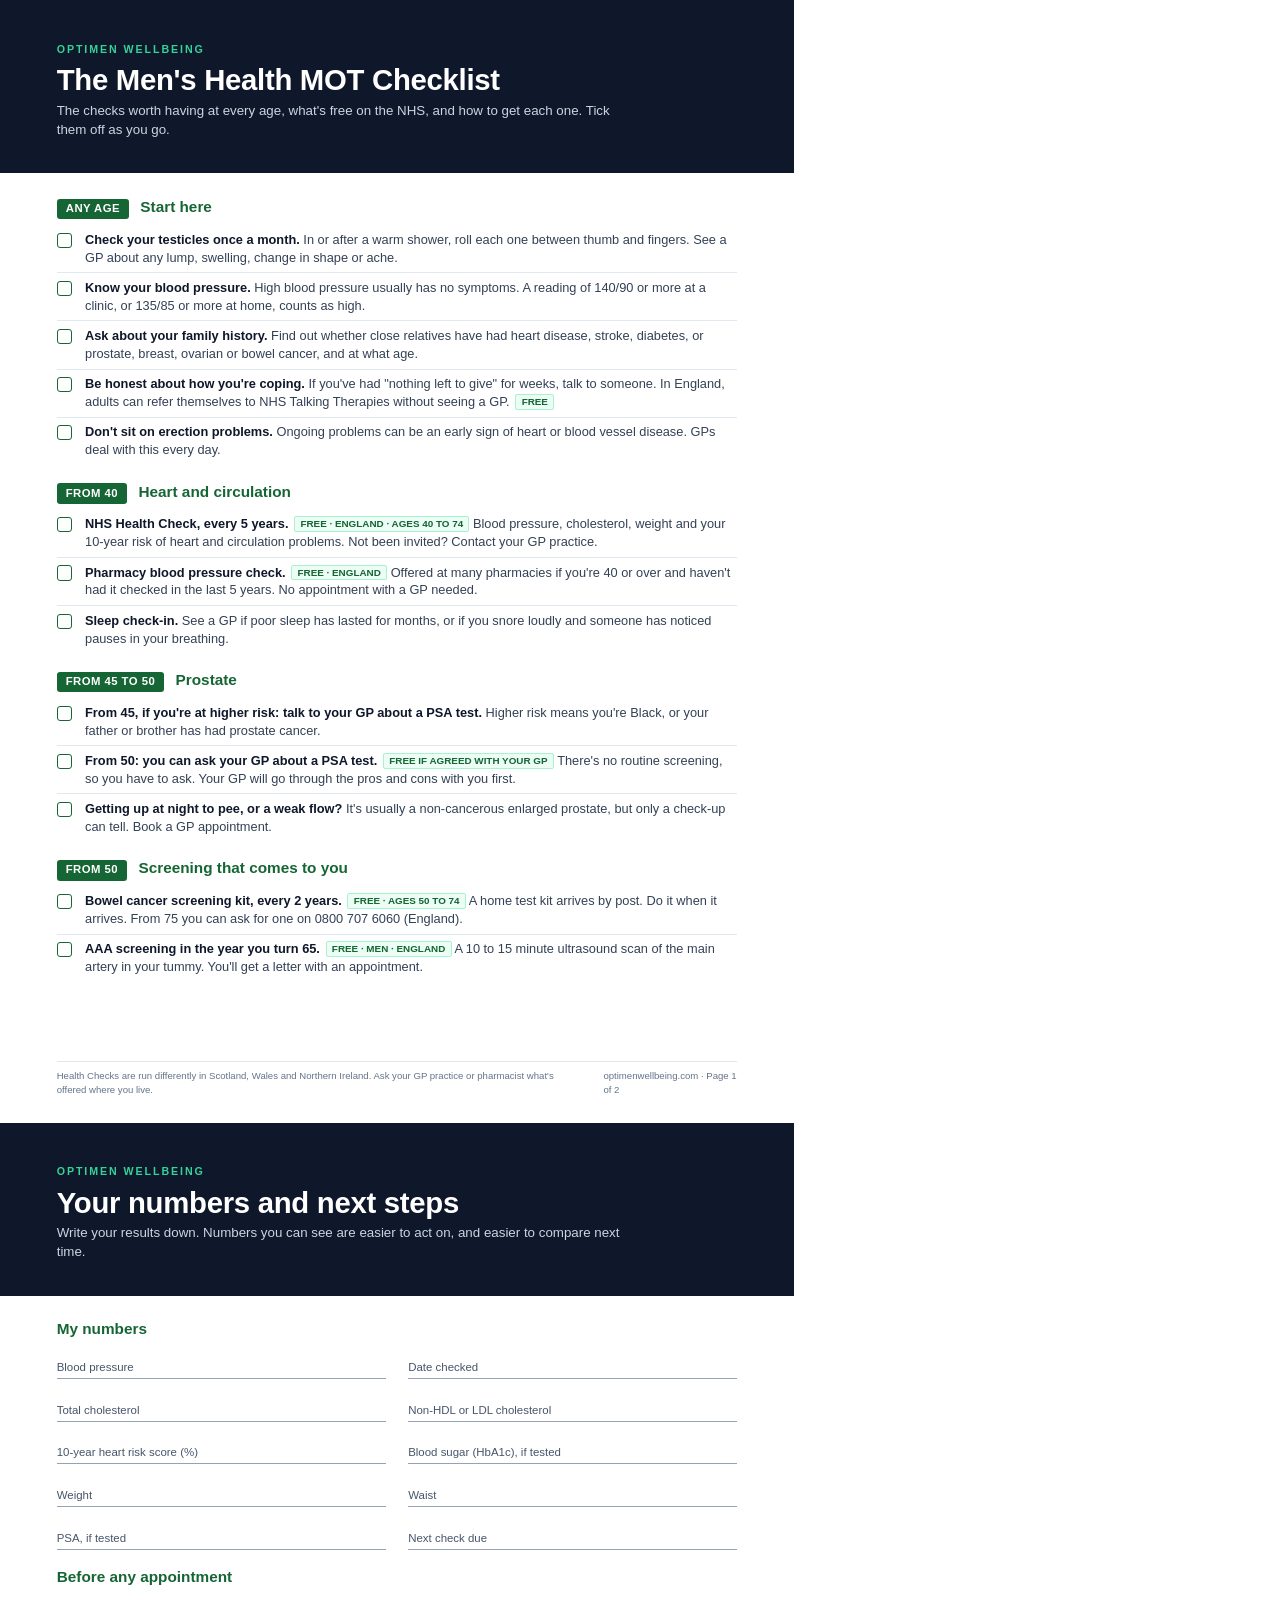
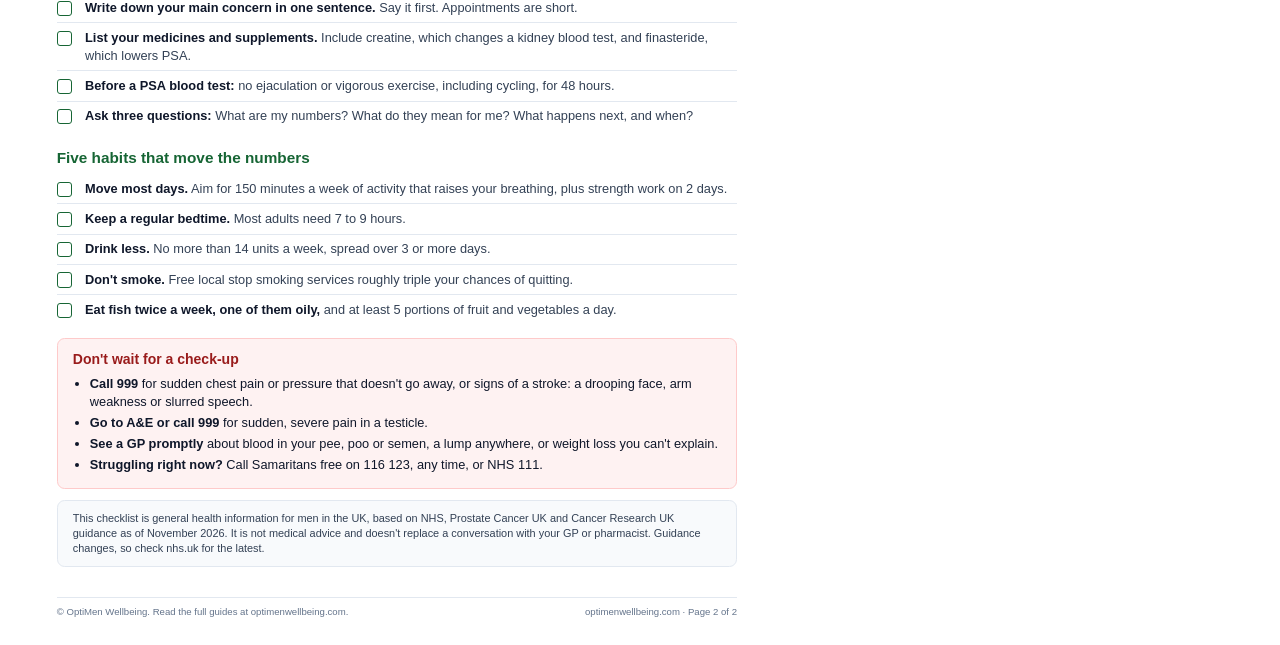
==== scripts/checklist/mens-health-mot-checklist.html @ 4d372d29 "Add checklist signup, read-next links, honest reviews and three UK guides - Newsletter signup now of" ====
<!doctype html>
<!-- Source for public/downloads/mens-health-mot-checklist.pdf.
     To rebuild the PDF after editing: node scripts/checklist/build.cjs (needs Playwright), or open this file in Chrome and Print > Save as PDF -->
<html lang="en-GB">
<head>
<meta charset="utf-8">
<title>The Men's Health MOT Checklist | OptiMen Wellbeing</title>
<style>
  @page { size: A4; margin: 0; }
  * { box-sizing: border-box; }
  body { margin: 0; font-family: "DM Sans", "Helvetica Neue", Arial, sans-serif; color: #0F172A; font-size: 9.6pt; line-height: 1.4; }
  .page { width: 210mm; height: 297mm; padding: 0 0 12mm; position: relative; page-break-after: always; overflow: hidden; }
  .page:last-child { page-break-after: auto; }
  header { background: #0F172A; color: #fff; padding: 11mm 15mm 9mm; }
  header .brand { color: #34D399; font-size: 8pt; font-weight: 700; letter-spacing: .18em; text-transform: uppercase; }
  header h1 { margin: 2mm 0 1.5mm; font-size: 22pt; line-height: 1.1; letter-spacing: -.01em; }
  header p { margin: 0; color: #CBD5E1; font-size: 10pt; max-width: 150mm; }
  main { padding: 6mm 15mm 0; }
  h2 { font-size: 11.5pt; margin: 4.2mm 0 1.6mm; color: #166534; display: flex; align-items: baseline; gap: 3mm; }
  h2 .age { background: #166534; color: #fff; border-radius: 3px; padding: .6mm 2.4mm; font-size: 8.5pt; letter-spacing: .04em; white-space: nowrap; }
  h2:first-child { margin-top: 0; }
  ul.checks { list-style: none; margin: 0; padding: 0; }
  ul.checks li { display: grid; grid-template-columns: 5mm 1fr; gap: 2.5mm; padding: 1.5mm 0; border-bottom: .3mm solid #E2E8F0; break-inside: avoid; }
  ul.checks li:last-child { border-bottom: 0; }
  .box { width: 4mm; height: 4mm; border: .45mm solid #166534; border-radius: .8mm; margin-top: .5mm; }
  .what { font-weight: 700; }
  .how { color: #334155; }
  .tag { display: inline-block; font-size: 7.4pt; font-weight: 700; color: #166534; background: #ECFDF5; border: .25mm solid #A7F3D0; border-radius: 2px; padding: 0 1.4mm; margin-left: 1.5mm; vertical-align: 1px; white-space: nowrap; }
  .note { background: #F8FAFC; border: .3mm solid #E2E8F0; border-radius: 2mm; padding: 2.5mm 4mm; margin-top: 3mm; color: #334155; font-size: 8.2pt; }
  .urgent { background: #FEF2F2; border: .3mm solid #FECACA; border-radius: 2mm; padding: 3mm 4mm; margin-top: 3.5mm; }
  .urgent h3 { margin: 0 0 1.5mm; font-size: 10.5pt; color: #991B1B; }
  .urgent ul { margin: 0; padding-left: 4.5mm; }
  .urgent li { margin: .8mm 0; }
  .grid { display: grid; grid-template-columns: 1fr 1fr; gap: 3mm 6mm; margin-top: 2mm; }
  .field { border-bottom: .3mm solid #94A3B8; padding: 3mm 0 .8mm; font-size: 8.6pt; color: #475569; }
  footer { position: absolute; left: 15mm; right: 15mm; bottom: 7mm; font-size: 7.2pt; color: #64748B; border-top: .3mm solid #E2E8F0; padding-top: 2mm; display: flex; justify-content: space-between; gap: 6mm; }
  footer .small { max-width: 140mm; }
</style>
</head>
<body>

<section class="page">
  <header>
    <div class="brand">OptiMen Wellbeing</div>
    <h1>The Men's Health MOT Checklist</h1>
    <p>The checks worth having at every age, what's free on the NHS, and how to get each one. Tick them off as you go.</p>
  </header>
  <main>
    <h2><span class="age">ANY AGE</span> Start here</h2>
    <ul class="checks">
      <li><span class="box"></span><div><span class="what">Check your testicles once a month.</span> <span class="how">In or after a warm shower, roll each one between thumb and fingers. See a GP about any lump, swelling, change in shape or ache.</span></div></li>
      <li><span class="box"></span><div><span class="what">Know your blood pressure.</span> <span class="how">High blood pressure usually has no symptoms. A reading of 140/90 or more at a clinic, or 135/85 or more at home, counts as high.</span></div></li>
      <li><span class="box"></span><div><span class="what">Ask about your family history.</span> <span class="how">Find out whether close relatives have had heart disease, stroke, diabetes, or prostate, breast, ovarian or bowel cancer, and at what age.</span></div></li>
      <li><span class="box"></span><div><span class="what">Be honest about how you're coping.</span> <span class="how">If you've had "nothing left to give" for weeks, talk to someone. In England, adults can refer themselves to NHS Talking Therapies without seeing a GP.</span><span class="tag">FREE</span></div></li>
      <li><span class="box"></span><div><span class="what">Don't sit on erection problems.</span> <span class="how">Ongoing problems can be an early sign of heart or blood vessel disease. GPs deal with this every day.</span></div></li>
    </ul>

    <h2><span class="age">FROM 40</span> Heart and circulation</h2>
    <ul class="checks">
      <li><span class="box"></span><div><span class="what">NHS Health Check, every 5 years.</span><span class="tag">FREE · ENGLAND · AGES 40 TO 74</span> <span class="how">Blood pressure, cholesterol, weight and your 10-year risk of heart and circulation problems. Not been invited? Contact your GP practice.</span></div></li>
      <li><span class="box"></span><div><span class="what">Pharmacy blood pressure check.</span><span class="tag">FREE · ENGLAND</span> <span class="how">Offered at many pharmacies if you're 40 or over and haven't had it checked in the last 5 years. No appointment with a GP needed.</span></div></li>
      <li><span class="box"></span><div><span class="what">Sleep check-in.</span> <span class="how">See a GP if poor sleep has lasted for months, or if you snore loudly and someone has noticed pauses in your breathing.</span></div></li>
    </ul>

    <h2><span class="age">FROM 45 TO 50</span> Prostate</h2>
    <ul class="checks">
      <li><span class="box"></span><div><span class="what">From 45, if you're at higher risk: talk to your GP about a PSA test.</span> <span class="how">Higher risk means you're Black, or your father or brother has had prostate cancer.</span></div></li>
      <li><span class="box"></span><div><span class="what">From 50: you can ask your GP about a PSA test.</span><span class="tag">FREE IF AGREED WITH YOUR GP</span> <span class="how">There's no routine screening, so you have to ask. Your GP will go through the pros and cons with you first.</span></div></li>
      <li><span class="box"></span><div><span class="what">Getting up at night to pee, or a weak flow?</span> <span class="how">It's usually a non-cancerous enlarged prostate, but only a check-up can tell. Book a GP appointment.</span></div></li>
    </ul>

    <h2><span class="age">FROM 50</span> Screening that comes to you</h2>
    <ul class="checks">
      <li><span class="box"></span><div><span class="what">Bowel cancer screening kit, every 2 years.</span><span class="tag">FREE · AGES 50 TO 74</span> <span class="how">A home test kit arrives by post. Do it when it arrives. From 75 you can ask for one on 0800 707 6060 (England).</span></div></li>
      <li><span class="box"></span><div><span class="what">AAA screening in the year you turn 65.</span><span class="tag">FREE · MEN · ENGLAND</span> <span class="how">A 10 to 15 minute ultrasound scan of the main artery in your tummy. You'll get a letter with an appointment.</span></div></li>
    </ul>
  </main>
  <footer>
    <div class="small">Health Checks are run differently in Scotland, Wales and Northern Ireland. Ask your GP practice or pharmacist what's offered where you live.</div>
    <div>optimenwellbeing.com · Page 1 of 2</div>
  </footer>
</section>

<section class="page">
  <header>
    <div class="brand">OptiMen Wellbeing</div>
    <h1>Your numbers and next steps</h1>
    <p>Write your results down. Numbers you can see are easier to act on, and easier to compare next time.</p>
  </header>
  <main>
    <h2>My numbers</h2>
    <div class="grid">
      <div class="field">Blood pressure</div><div class="field">Date checked</div>
      <div class="field">Total cholesterol</div><div class="field">Non-HDL or LDL cholesterol</div>
      <div class="field">10-year heart risk score (%)</div><div class="field">Blood sugar (HbA1c), if tested</div>
      <div class="field">Weight</div><div class="field">Waist</div>
      <div class="field">PSA, if tested</div><div class="field">Next check due</div>
    </div>

    <h2>Before any appointment</h2>
    <ul class="checks">
      <li><span class="box"></span><div><span class="what">Write down your main concern in one sentence.</span> <span class="how">Say it first. Appointments are short.</span></div></li>
      <li><span class="box"></span><div><span class="what">List your medicines and supplements.</span> <span class="how">Include creatine, which changes a kidney blood test, and finasteride, which lowers PSA.</span></div></li>
      <li><span class="box"></span><div><span class="what">Before a PSA blood test:</span> <span class="how">no ejaculation or vigorous exercise, including cycling, for 48 hours.</span></div></li>
      <li><span class="box"></span><div><span class="what">Ask three questions:</span> <span class="how">What are my numbers? What do they mean for me? What happens next, and when?</span></div></li>
    </ul>

    <h2>Five habits that move the numbers</h2>
    <ul class="checks">
      <li><span class="box"></span><div><span class="what">Move most days.</span> <span class="how">Aim for 150 minutes a week of activity that raises your breathing, plus strength work on 2 days.</span></div></li>
      <li><span class="box"></span><div><span class="what">Keep a regular bedtime.</span> <span class="how">Most adults need 7 to 9 hours.</span></div></li>
      <li><span class="box"></span><div><span class="what">Drink less.</span> <span class="how">No more than 14 units a week, spread over 3 or more days.</span></div></li>
      <li><span class="box"></span><div><span class="what">Don't smoke.</span> <span class="how">Free local stop smoking services roughly triple your chances of quitting.</span></div></li>
      <li><span class="box"></span><div><span class="what">Eat fish twice a week, one of them oily,</span> <span class="how">and at least 5 portions of fruit and vegetables a day.</span></div></li>
    </ul>

    <div class="urgent">
      <h3>Don't wait for a check-up</h3>
      <ul>
        <li><strong>Call 999</strong> for sudden chest pain or pressure that doesn't go away, or signs of a stroke: a drooping face, arm weakness or slurred speech.</li>
        <li><strong>Go to A&amp;E or call 999</strong> for sudden, severe pain in a testicle.</li>
        <li><strong>See a GP promptly</strong> about blood in your pee, poo or semen, a lump anywhere, or weight loss you can't explain.</li>
        <li><strong>Struggling right now?</strong> Call Samaritans free on 116 123, any time, or NHS 111.</li>
      </ul>
    </div>

    <div class="note">
      This checklist is general health information for men in the UK, based on NHS, Prostate Cancer UK and Cancer Research UK guidance as of November 2026. It is not medical advice and doesn't replace a conversation with your GP or pharmacist. Guidance changes, so check nhs.uk for the latest.
    </div>
  </main>
  <footer>
    <div class="small">© OptiMen Wellbeing. Read the full guides at optimenwellbeing.com.</div>
    <div>optimenwellbeing.com · Page 2 of 2</div>
  </footer>
</section>

</body>
</html>
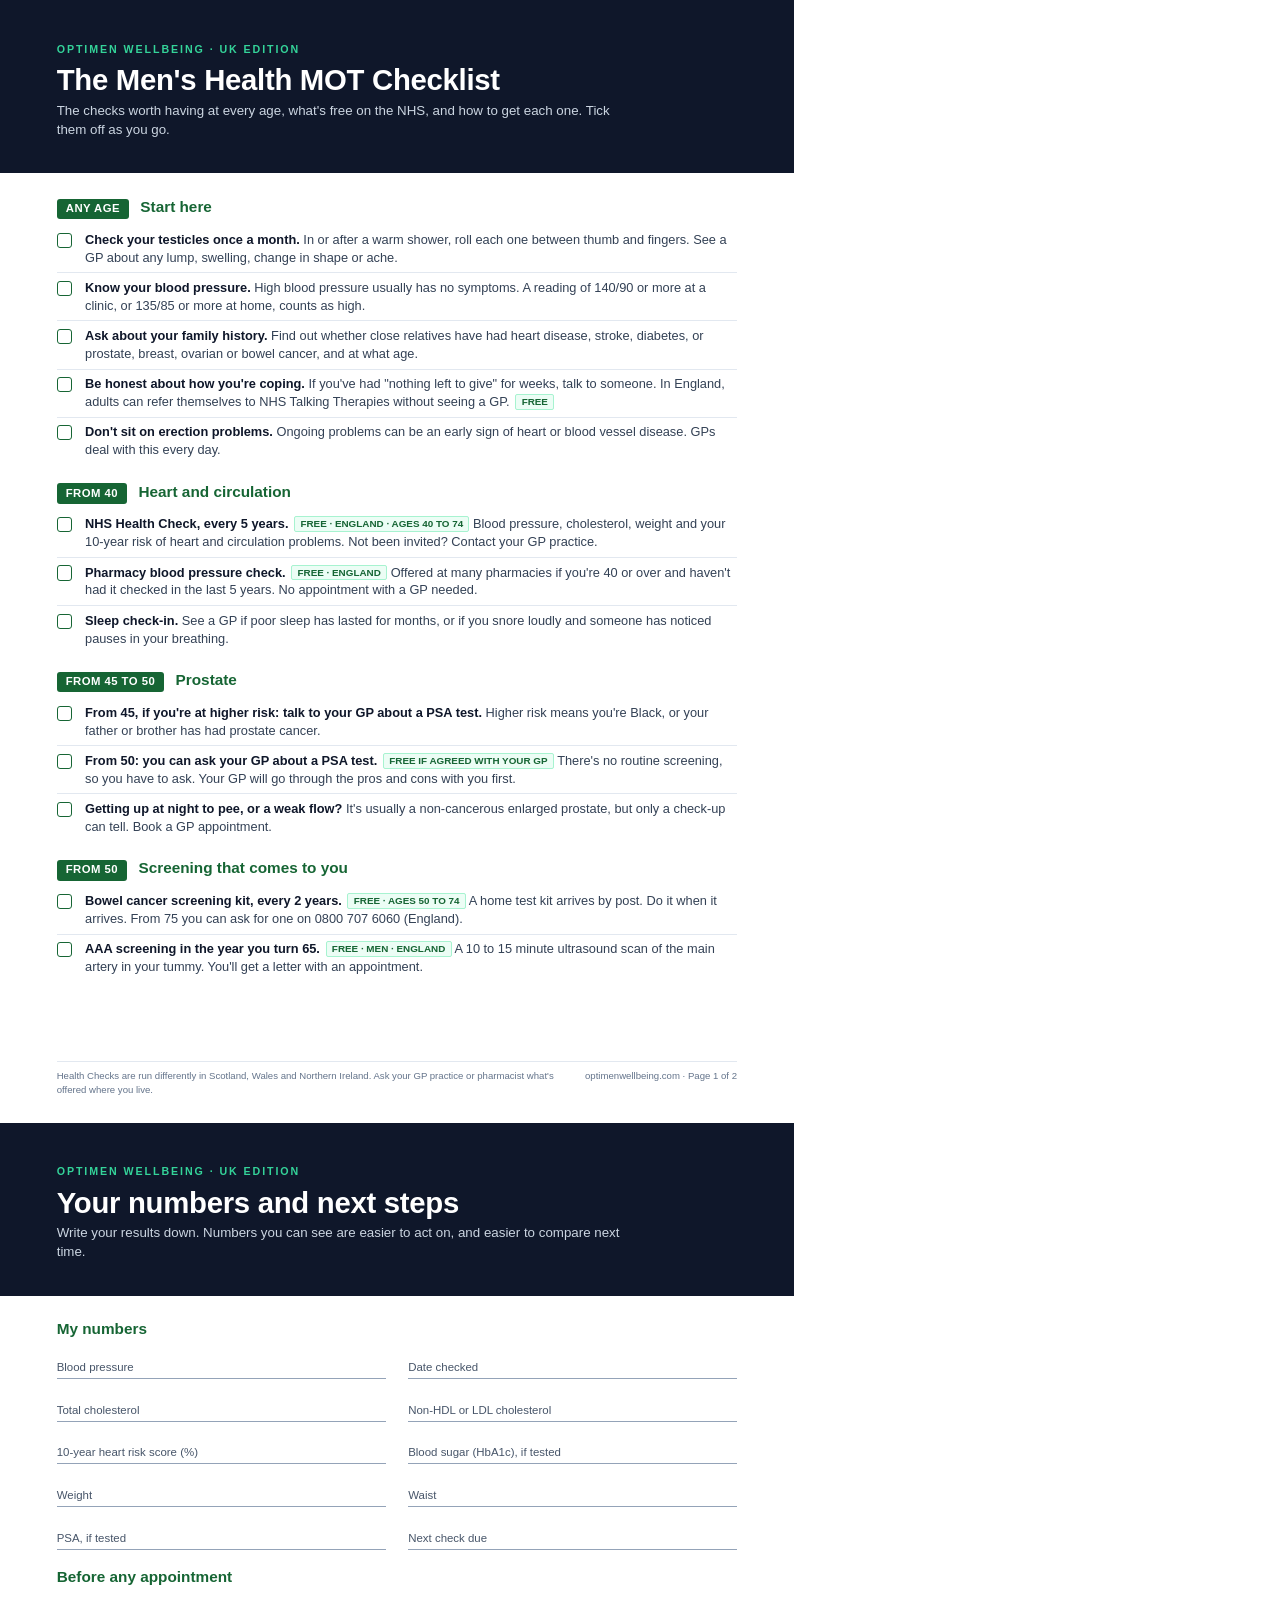
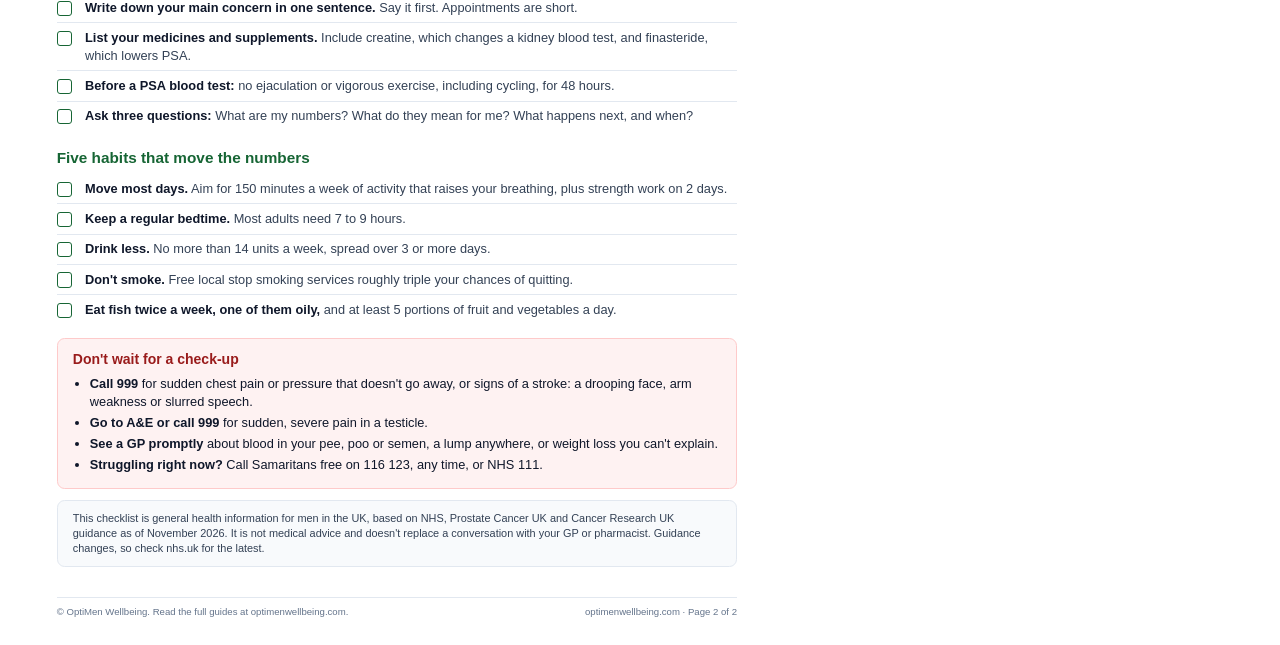
==== commit 656fd62c: "Make the site work for US and UK readers - Neutral wording site-wide (doctor instead of GP, US and U" ====
--- a/scripts/checklist/mens-health-mot-checklist.html
+++ b/scripts/checklist/mens-health-mot-checklist.html
@@ -35,13 +35,14 @@
   .field { border-bottom: .3mm solid #94A3B8; padding: 3mm 0 .8mm; font-size: 8.6pt; color: #475569; }
   footer { position: absolute; left: 15mm; right: 15mm; bottom: 7mm; font-size: 7.2pt; color: #64748B; border-top: .3mm solid #E2E8F0; padding-top: 2mm; display: flex; justify-content: space-between; gap: 6mm; }
   footer .small { max-width: 140mm; }
+  footer div:last-child { white-space: nowrap; }
 </style>
 </head>
 <body>
 
 <section class="page">
   <header>
-    <div class="brand">OptiMen Wellbeing</div>
+    <div class="brand">OptiMen Wellbeing &middot; UK edition</div>
     <h1>The Men's Health MOT Checklist</h1>
     <p>The checks worth having at every age, what's free on the NHS, and how to get each one. Tick them off as you go.</p>
   </header>
@@ -83,7 +84,7 @@
 
 <section class="page">
   <header>
-    <div class="brand">OptiMen Wellbeing</div>
+    <div class="brand">OptiMen Wellbeing &middot; UK edition</div>
     <h1>Your numbers and next steps</h1>
     <p>Write your results down. Numbers you can see are easier to act on, and easier to compare next time.</p>
   </header>
